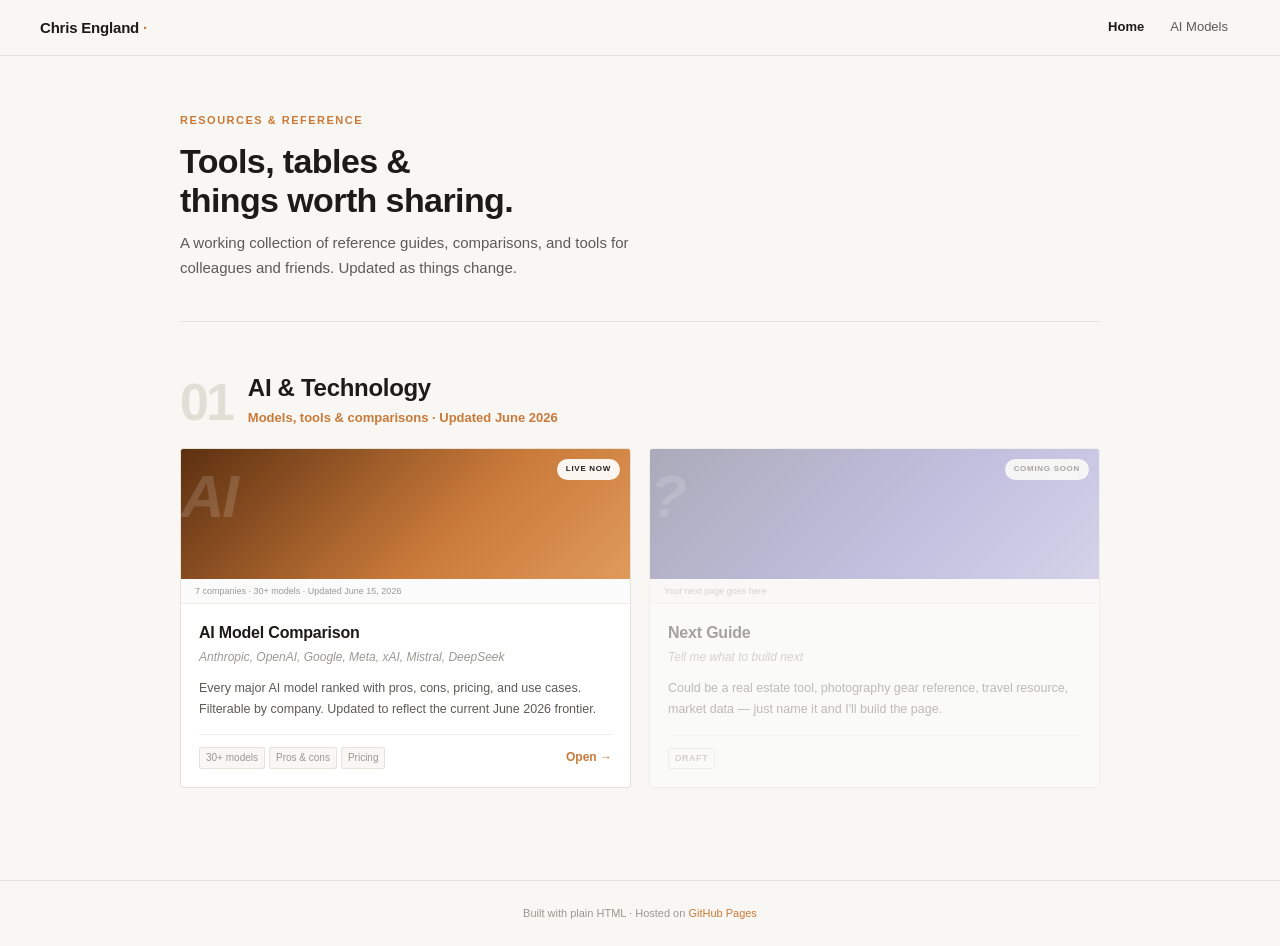
==== index.html @ f1404e9a "Add files via upload" ====
<!DOCTYPE html>
<html lang="en">
<head>
  <meta charset="UTF-8">
  <meta name="viewport" content="width=device-width, initial-scale=1.0">
  <title>Chris England — Resources & Reference</title>
  <meta name="description" content="A curated collection of tools, guides, and resources.">
  <link rel="stylesheet" href="style.css">
</head>
<body>

<!-- ── NAV ── -->
<nav>
  <a class="nav-brand" href="index.html">Chris England<span class="dot"> ·</span></a>
  <ul class="nav-links">
    <li><a href="index.html" class="active">Home</a></li>
    <li><a href="ai-models.html">AI Models</a></li>
    <!-- add new page links here -->
  </ul>
</nav>


<div class="page-wrap">

  <!-- ── TITLE BLOCK ── -->
  <div class="page-title-block">
    <div class="page-eyebrow">Resources & Reference</div>
    <h1>Tools, tables &amp;<br>things worth sharing.</h1>
    <p>A working collection of reference guides, comparisons, and tools for colleagues and friends. Updated as things change.</p>
  </div>


  <!-- ── SECTION 01: AI & TECHNOLOGY ── -->
  <div class="stop-section">
    <div class="stop-header">
      <div class="stop-num">01</div>
      <div class="stop-info">
        <h2>AI &amp; Technology</h2>
        <div class="stop-sub">Models, tools &amp; comparisons · Updated June 2026</div>
      </div>
    </div>

    <div class="card-grid">

      <!-- AI Models page card -->
      <a href="ai-models.html" class="home-card">
        <div class="home-card-photo">
          <div class="home-card-photo-bg" style="background: linear-gradient(135deg, #5C3010 0%, #C97A3A 60%, #E09A5A 100%);"></div>
          <div class="home-card-mark">AI</div>
          <span class="tier-badge">LIVE NOW</span>
        </div>
        <div class="home-card-caption">7 companies · 30+ models · Updated June 15, 2026</div>
        <div class="home-card-body">
          <div class="home-card-title">AI Model Comparison</div>
          <div class="home-card-sub">Anthropic, OpenAI, Google, Meta, xAI, Mistral, DeepSeek</div>
          <div class="home-card-desc">Every major AI model ranked with pros, cons, pricing, and use cases. Filterable by company. Updated to reflect the current June 2026 frontier.</div>
          <div class="home-card-footer">
            <div class="home-card-tags">
              <span class="tag">30+ models</span>
              <span class="tag">Pros &amp; cons</span>
              <span class="tag">Pricing</span>
            </div>
            <span class="home-card-link">Open →</span>
          </div>
        </div>
      </a>

      <!-- Placeholder -->
      <div class="home-card placeholder">
        <div class="home-card-photo">
          <div class="home-card-photo-bg" style="background: linear-gradient(135deg, #303060 0%, #6B68C0 60%, #9A98D8 100%);"></div>
          <div class="home-card-mark">?</div>
          <span class="tier-badge">COMING SOON</span>
        </div>
        <div class="home-card-caption">Your next page goes here</div>
        <div class="home-card-body">
          <div class="home-card-title">Next Guide</div>
          <div class="home-card-sub">Tell me what to build next</div>
          <div class="home-card-desc">Could be a real estate tool, photography gear reference, travel resource, market data — just name it and I'll build the page.</div>
          <div class="home-card-footer">
            <span class="soon-label">Draft</span>
          </div>
        </div>
      </div>

    </div>
  </div><!-- /stop-section 01 -->


  <!--
  ── TO ADD A NEW SECTION ──────────────────────────────────
  Copy this block, increment the stop number, and fill in:

  <div class="stop-section">
    <div class="stop-header">
      <div class="stop-num">02</div>
      <div class="stop-info">
        <h2>Real Estate</h2>
        <div class="stop-sub">Compass · PCN · Community Finder</div>
      </div>
    </div>
    <div class="card-grid">
      <a href="your-page.html" class="home-card">
        ...
      </a>
    </div>
  </div>
  ───────────────────────────────────────────────────────── -->


</div><!-- /page-wrap -->


<footer>
  Built with plain HTML · Hosted on <a href="https://pages.github.com" target="_blank">GitHub Pages</a>
</footer>

</body>
</html>
---- style.css ----
/* ─────────────────────────────────────────────────
   SITE STYLESHEET — Field Guide Design Language
   Light theme · Two-column card grid · Stop headers
   ───────────────────────────────────────────────── */

:root {
  --bg:           #f8f7f3;
  --surface:      #ffffff;
  --border:       #e4e2da;
  --border-light: #eeede8;
  --text:         #1c1b18;
  --muted:        #5c5b56;
  --subtle:       #9a9890;
  --accent:       #c97a3a;
  --accent-bg:    rgba(201,122,58,0.07);
  --pro-color:    #2a6e3f;
  --con-color:    #a83232;
  --num-color:    #e0dfd5;
  --nav-h:        56px;
  --card-r:       3px;
}

*, *::before, *::after { box-sizing: border-box; margin: 0; padding: 0; }
html { scroll-behavior: smooth; }

body {
  background: var(--bg);
  color: var(--text);
  font-family: -apple-system, 'Helvetica Neue', Arial, sans-serif;
  font-size: 14px;
  line-height: 1.6;
}

a { text-decoration: none; color: inherit; }


/* ── NAV ── */
nav {
  position: sticky;
  top: 0;
  z-index: 100;
  height: var(--nav-h);
  background: rgba(248,247,243,0.96);
  backdrop-filter: blur(8px);
  border-bottom: 1px solid var(--border);
  display: flex;
  align-items: center;
  padding: 0 40px;
}

.nav-brand {
  font-size: 15px;
  font-weight: 800;
  color: var(--text);
  letter-spacing: -0.2px;
  margin-right: auto;
}
.nav-brand .dot { color: var(--accent); }

.nav-links { list-style: none; display: flex; gap: 2px; }
.nav-links a {
  display: block;
  padding: 6px 12px;
  border-radius: 4px;
  font-size: 13px;
  font-weight: 500;
  color: var(--muted);
  transition: color 0.12s, background 0.12s;
}
.nav-links a:hover { color: var(--text); background: rgba(0,0,0,0.04); }
.nav-links a.active { color: var(--text); font-weight: 700; }


/* ── PAGE WRAPPER ── */
.page-wrap {
  max-width: 1000px;
  margin: 0 auto;
  padding: 0 40px;
}


/* ── PAGE TITLE BLOCK ── */
.page-title-block {
  padding: 56px 0 40px;
  border-bottom: 1px solid var(--border);
}
.page-eyebrow {
  font-size: 11px;
  font-weight: 700;
  letter-spacing: 1.5px;
  text-transform: uppercase;
  color: var(--accent);
  margin-bottom: 12px;
}
.page-title-block h1 {
  font-size: 34px;
  font-weight: 800;
  letter-spacing: -0.6px;
  color: var(--text);
  line-height: 1.15;
}
.page-title-block p {
  margin-top: 10px;
  font-size: 15px;
  color: var(--muted);
  line-height: 1.7;
  max-width: 520px;
}


/* ── STOP / SECTION HEADER ──
   Mirrors the numbered location header in the field guide:
   large faded number + bold title + amber subtitle        */
.stop-section {
  padding: 52px 0 20px;
}
.stop-section.hidden { display: none; }

.stop-header {
  display: flex;
  align-items: flex-start;
  gap: 16px;
  margin-bottom: 20px;
}
.stop-num {
  font-size: 52px;
  font-weight: 900;
  color: var(--num-color);
  line-height: 1;
  letter-spacing: -3px;
  min-width: 50px;
  margin-top: 2px;
}
.stop-info {}
.stop-info h2 {
  font-size: 24px;
  font-weight: 800;
  color: var(--text);
  letter-spacing: -0.3px;
  line-height: 1.2;
}
.stop-info .stop-sub {
  font-size: 13px;
  font-weight: 600;
  color: var(--accent);
  margin-top: 5px;
}


/* ── CARD GRID ── 2-column, matches field guide species layout */
.card-grid {
  display: grid;
  grid-template-columns: 1fr 1fr;
  gap: 18px;
}


/* ── MODEL CARD ── mirrors species card from field guide */
.model-card {
  background: var(--surface);
  border: 1px solid var(--border);
  border-radius: var(--card-r);
  overflow: hidden;
  display: flex;
  flex-direction: column;
}
.model-card.hidden { display: none; }


/* Card photo — equivalent to species photograph */
.card-photo {
  height: 192px;
  position: relative;
  overflow: hidden;
  flex-shrink: 0;
  display: flex;
  align-items: center;
  justify-content: center;
}
.card-photo-bg {
  position: absolute;
  inset: 0;
  /* gradient set inline per company */
}
.card-photo-mark {
  position: relative;
  z-index: 1;
  font-size: 82px;
  font-weight: 900;
  color: rgba(255,255,255,0.14);
  letter-spacing: -3px;
  font-style: italic;
  user-select: none;
  line-height: 1;
}

/* Tier badge — mirrors "TIER 1 — MUST SHOOT" pill in top-right of photo */
.tier-badge {
  position: absolute;
  top: 10px;
  right: 10px;
  background: rgba(255,255,255,0.92);
  color: #222;
  font-size: 8px;
  font-weight: 800;
  letter-spacing: 0.7px;
  text-transform: uppercase;
  padding: 4px 9px;
  border-radius: 20px;
  z-index: 3;
}
.tier-badge.retiring   { background: rgba(200,60,60,0.9);  color: #fff; }
.tier-badge.restricted { background: rgba(120,70,220,0.9); color: #fff; }
.tier-badge.preview    { background: rgba(230,170,20,0.92); color: #1a1200; }
.tier-badge.shelved    { background: rgba(130,128,120,0.88); color: #fff; }
.tier-badge.open-wt    { background: rgba(20,160,140,0.9); color: #fff; }

/* Caption below photo — mirrors "Wikimedia Commons · CC licensed" */
.card-caption {
  font-size: 9px;
  color: var(--subtle);
  padding: 5px 14px 4px;
  letter-spacing: 0.2px;
  border-bottom: 1px solid var(--border-light);
  background: rgba(0,0,0,0.015);
}


/* ── CARD BODY ── */
.card-body {
  padding: 16px 18px 18px;
  display: flex;
  flex-direction: column;
  flex: 1;
}

/* Species name equivalent */
.species-name {
  font-size: 16px;
  font-weight: 800;
  color: var(--text);
  letter-spacing: -0.2px;
  line-height: 1.2;
}
/* Latin name equivalent */
.species-latin {
  font-size: 12px;
  font-style: italic;
  color: var(--subtle);
  margin-top: 3px;
}

/* Conservation status equivalent — uppercase label row */
.conservation-status {
  font-size: 10px;
  font-weight: 800;
  letter-spacing: 0.9px;
  text-transform: uppercase;
  color: var(--muted);
  margin-top: 12px;
  padding-top: 11px;
  border-top: 1px solid var(--border-light);
}

/* Lens recommendation equivalent — amber, bold */
.lens-rec {
  margin-top: 10px;
  font-size: 12px;
  font-weight: 700;
  color: var(--accent);
  display: flex;
  align-items: flex-start;
  gap: 5px;
  line-height: 1.5;
}
.lens-icon { font-size: 13px; flex-shrink: 0; margin-top: 0px; }

/* Field notes / description */
.field-notes {
  margin-top: 10px;
  font-size: 12.5px;
  color: var(--muted);
  line-height: 1.68;
}

/* Compact pros / cons */
.pro-con {
  margin-top: 12px;
  display: flex;
  flex-direction: column;
  gap: 3px;
}
.pro-item,
.con-item {
  font-size: 11.5px;
  line-height: 1.5;
  display: flex;
  align-items: flex-start;
  gap: 5px;
  color: var(--muted);
}
.pro-item::before {
  content: '+';
  color: var(--pro-color);
  font-weight: 800;
  flex-shrink: 0;
  width: 10px;
}
.con-item::before {
  content: '−';
  color: var(--con-color);
  font-weight: 800;
  flex-shrink: 0;
  width: 10px;
}

/* Tags */
.field-tags {
  display: flex;
  flex-wrap: wrap;
  gap: 4px;
  margin-top: 14px;
  padding-top: 12px;
  border-top: 1px solid var(--border-light);
}
.tag {
  font-size: 10px;
  color: var(--subtle);
  background: var(--bg);
  border: 1px solid var(--border);
  border-radius: 2px;
  padding: 2px 6px;
}


/* ── FILTER BAR ── */
.filter-bar {
  display: flex;
  gap: 6px;
  flex-wrap: wrap;
  align-items: center;
  padding: 16px 0;
  border-bottom: 1px solid var(--border);
}
.filter-label {
  font-size: 10px;
  font-weight: 700;
  letter-spacing: 0.8px;
  text-transform: uppercase;
  color: var(--subtle);
  margin-right: 4px;
}
.chip {
  padding: 5px 13px;
  border-radius: 20px;
  font-size: 11px;
  font-weight: 700;
  cursor: pointer;
  border: 1.5px solid var(--border);
  background: white;
  color: var(--muted);
  letter-spacing: 0.3px;
  transition: all 0.12s;
}
.chip:hover { border-color: var(--text); color: var(--text); }
.chip.active { background: var(--text); color: white; border-color: var(--text); }


/* ── HOME PAGE CARDS ── */
.home-card {
  background: var(--surface);
  border: 1px solid var(--border);
  border-radius: var(--card-r);
  overflow: hidden;
  display: flex;
  flex-direction: column;
  transition: box-shadow 0.18s, transform 0.15s;
}
.home-card:hover { box-shadow: 0 4px 20px rgba(0,0,0,0.09); transform: translateY(-2px); }
.home-card.placeholder { opacity: 0.38; pointer-events: none; }

.home-card-photo {
  height: 130px;
  position: relative;
  overflow: hidden;
}
.home-card-photo-bg { position: absolute; inset: 0; }
.home-card-mark {
  position: relative;
  z-index: 1;
  font-size: 60px;
  font-weight: 900;
  font-style: italic;
  color: rgba(255,255,255,0.15);
  letter-spacing: -2px;
  user-select: none;
}
.home-card-caption {
  font-size: 9px;
  color: var(--subtle);
  padding: 5px 14px 4px;
  border-bottom: 1px solid var(--border-light);
  background: rgba(0,0,0,0.015);
}
.home-card-body {
  padding: 16px 18px 18px;
  flex: 1;
  display: flex;
  flex-direction: column;
}
.home-card-title {
  font-size: 16px;
  font-weight: 800;
  color: var(--text);
  letter-spacing: -0.2px;
}
.home-card-sub {
  font-size: 12px;
  font-style: italic;
  color: var(--subtle);
  margin-top: 3px;
}
.home-card-desc {
  font-size: 12.5px;
  color: var(--muted);
  line-height: 1.68;
  margin-top: 10px;
  flex: 1;
}
.home-card-footer {
  display: flex;
  justify-content: space-between;
  align-items: center;
  margin-top: 14px;
  padding-top: 12px;
  border-top: 1px solid var(--border-light);
}
.home-card-tags { display: flex; gap: 4px; flex-wrap: wrap; }
.home-card-link {
  font-size: 12px;
  font-weight: 700;
  color: var(--accent);
  white-space: nowrap;
}
.soon-label {
  font-size: 9px;
  font-weight: 700;
  letter-spacing: 0.5px;
  text-transform: uppercase;
  color: var(--subtle);
  border: 1px solid var(--border);
  padding: 2px 6px;
  border-radius: 2px;
}


/* ── FOOTER ── */
footer {
  border-top: 1px solid var(--border);
  padding: 24px 40px;
  text-align: center;
  font-size: 11px;
  color: var(--subtle);
  margin-top: 72px;
}
footer a { color: var(--accent); }
footer a:hover { text-decoration: underline; }


/* ── NOTES ── */
.page-note {
  font-size: 11px;
  color: var(--subtle);
  line-height: 1.6;
  padding: 20px 0;
  border-top: 1px solid var(--border);
  margin-top: 12px;
}

/* ── RESPONSIVE ── */
@media (max-width: 680px) {
  nav, footer { padding-left: 20px; padding-right: 20px; }
  .page-wrap { padding: 0 20px; }
  .card-grid { grid-template-columns: 1fr; }
  .page-title-block h1 { font-size: 26px; }
  .stop-num { font-size: 38px; min-width: 36px; }
  .stop-info h2 { font-size: 20px; }
}
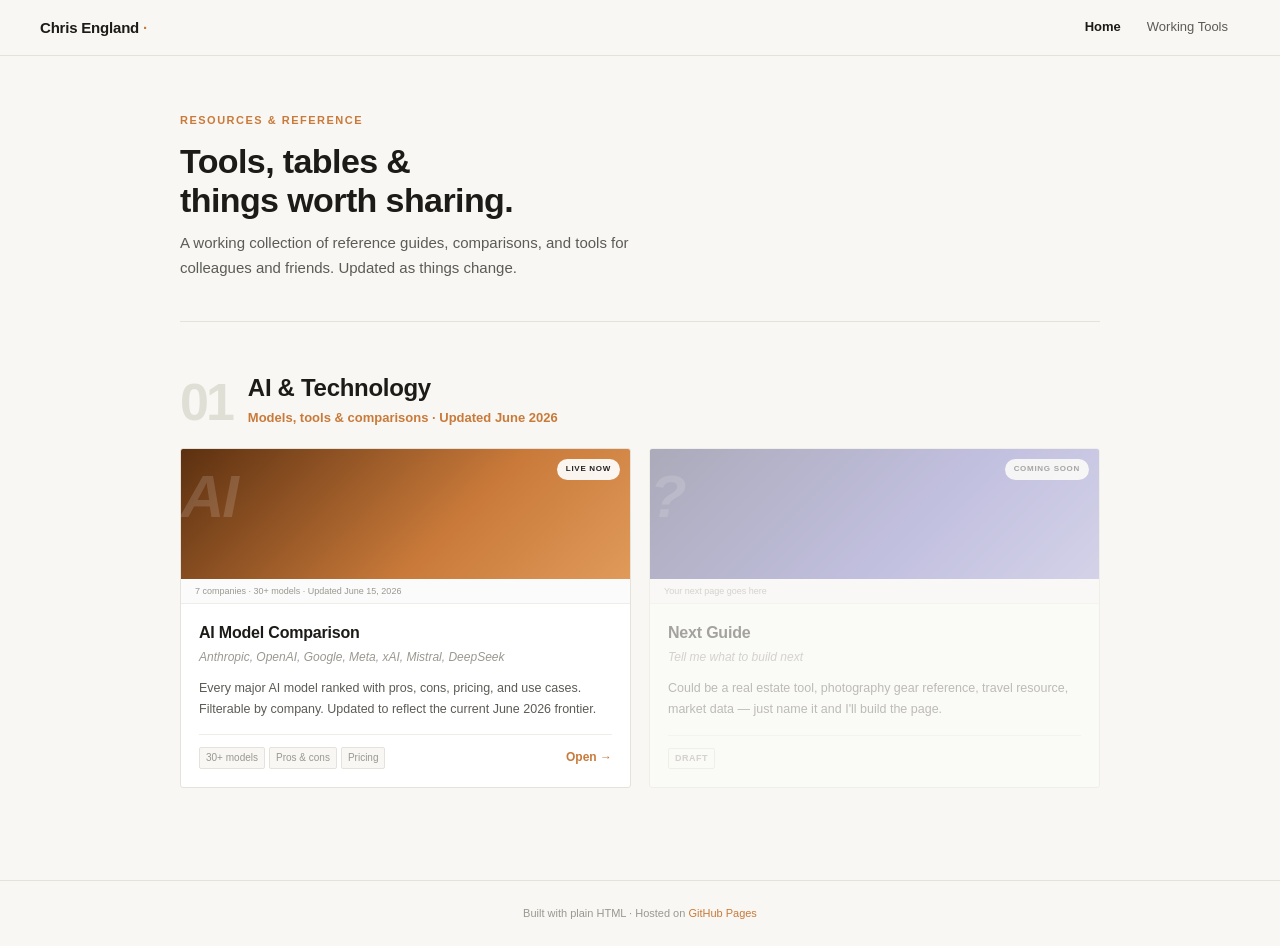
==== commit d64c048c: "Add files via upload" ====
--- a/index.html
+++ b/index.html
@@ -14,7 +14,7 @@
   <a class="nav-brand" href="index.html">Chris England<span class="dot"> ·</span></a>
   <ul class="nav-links">
     <li><a href="index.html" class="active">Home</a></li>
-    <li><a href="ai-models.html">AI Models</a></li>
+    <li><a href="working-tools.html">Working Tools</a></li>
     <!-- add new page links here -->
   </ul>
 </nav>
@@ -43,7 +43,7 @@
     <div class="card-grid">
 
       <!-- AI Models page card -->
-      <a href="ai-models.html" class="home-card">
+      <a href="ai-models-table.html" class="home-card">
         <div class="home-card-photo">
           <div class="home-card-photo-bg" style="background: linear-gradient(135deg, #5C3010 0%, #C97A3A 60%, #E09A5A 100%);"></div>
           <div class="home-card-mark">AI</div>
